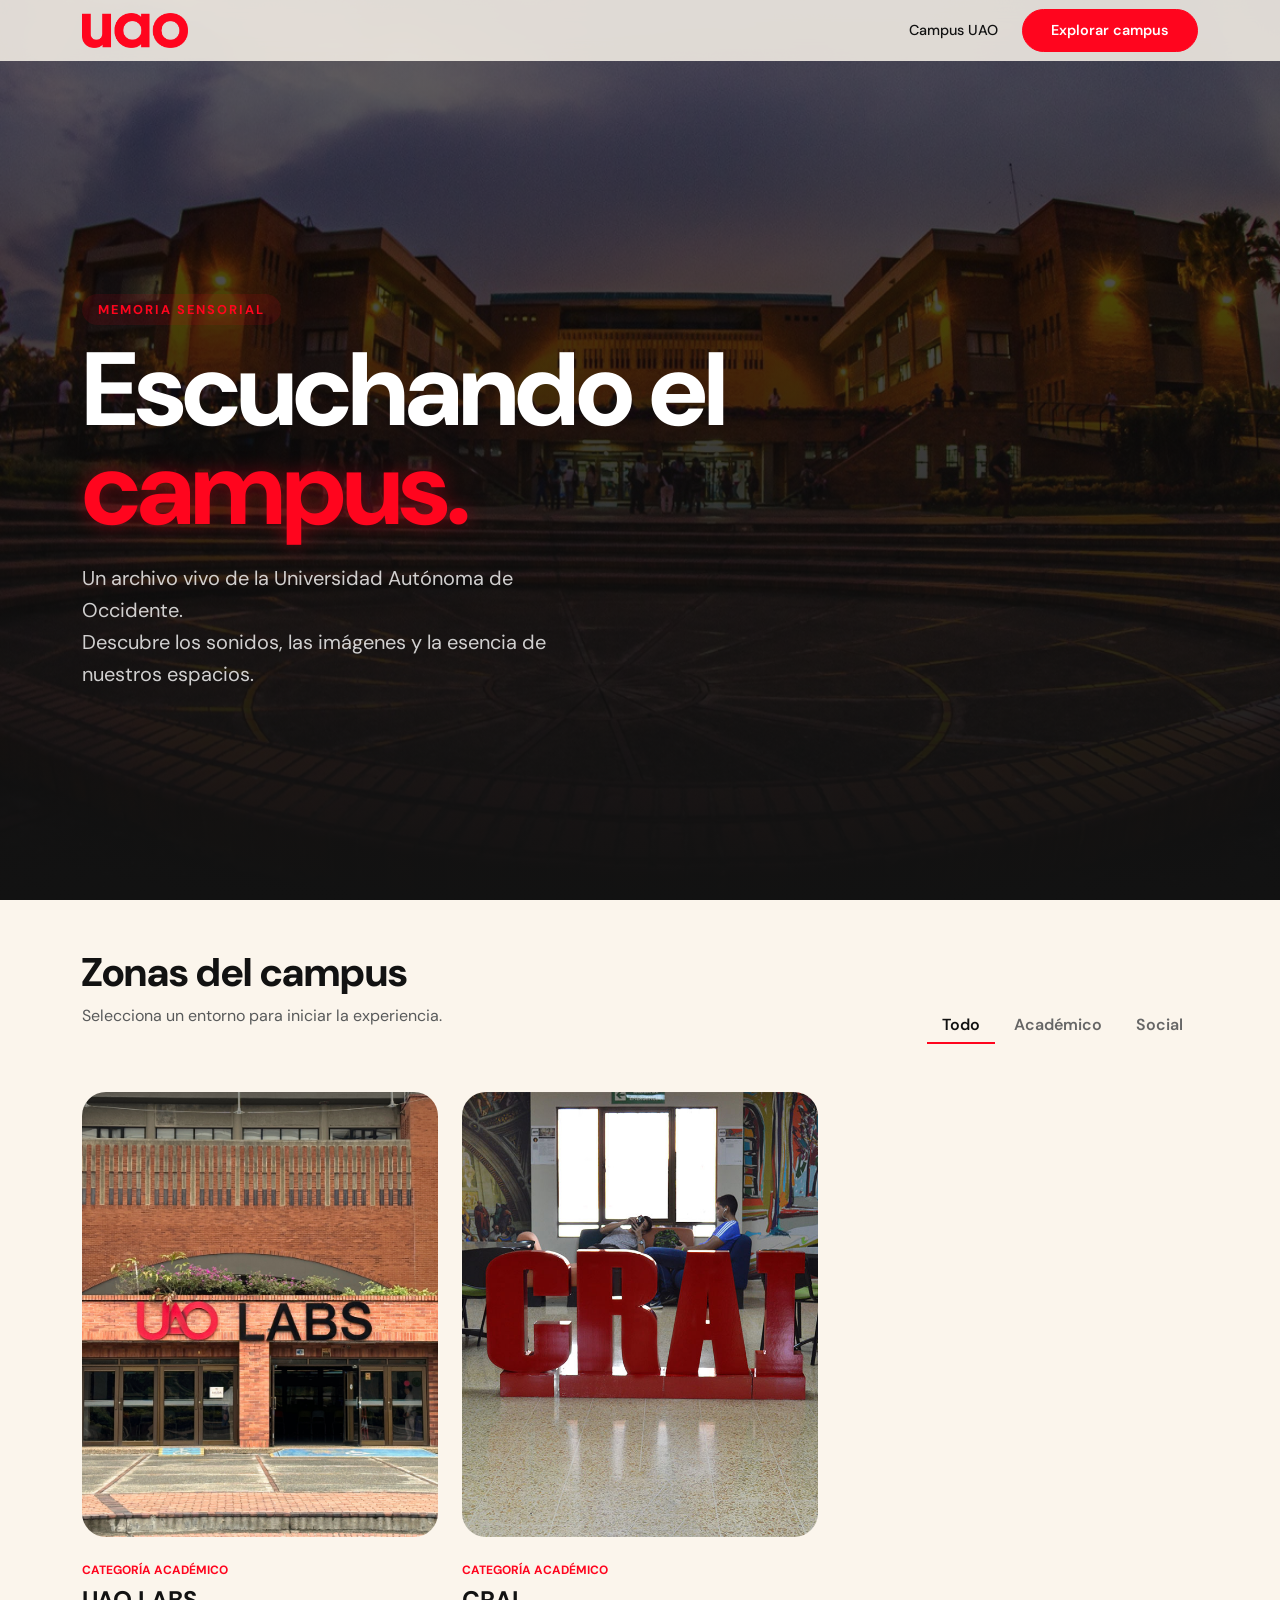
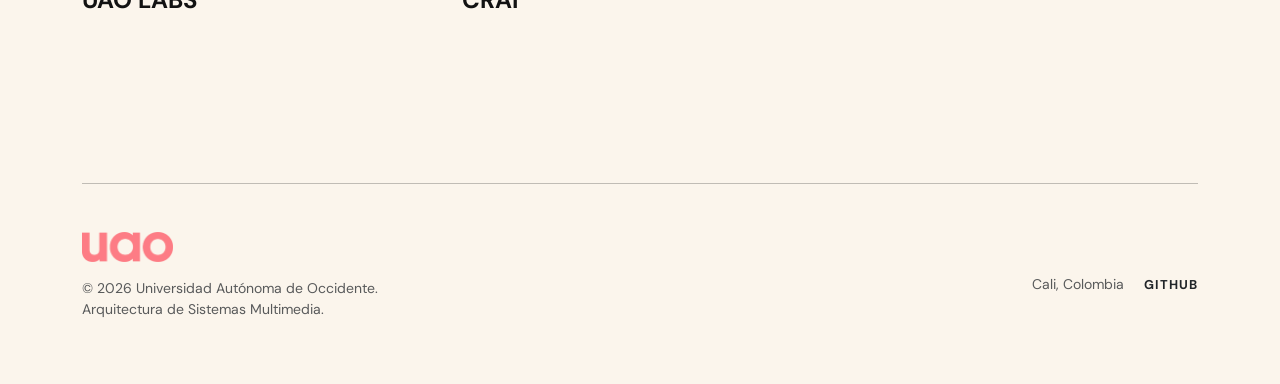
==== index.html @ 6feb00d1 "Add files via upload" ====
<!DOCTYPE html>
<html lang="es">

<head>
    <meta charset="UTF-8">
    <meta name="viewport" content="width=device-width, initial-scale=1.0">
    <title>Escuchando el Campus | UAO</title>

    <link href="https://fonts.googleapis.com/css2?family=DM+Sans:wght@400;500;700;800&display=swap" rel="stylesheet">

    <link href="https://cdn.jsdelivr.net/npm/bootstrap@5.3.0/dist/css/bootstrap.min.css" rel="stylesheet">
    <link href="https://unpkg.com/aos@2.3.1/dist/aos.css" rel="stylesheet">

    <link rel="stylesheet" href="public\styles.css">
</head>

<body>

    <nav class="navbar navbar-expand-lg fixed-top">
        <div class="container">
            <a class="navbar-brand" href="#">
                <img src="public\images\uao-color.png" alt="UAO Logo" height="35">
            </a>
            <div class="ms-auto d-flex align-items-center">
                <a href="#" class="nav-link me-4 d-none d-md-block">Campus UAO</a>
                <a href="#explorar" class="btn-uao">Explorar campus</a>
            </div>
        </div>
    </nav>

    <header class="hero-section d-flex align-items-center">
        <div class="container hero-content" data-aos="fade-up" data-aos-delay="200">
            <div class="row">
                <div class="col-lg-10">
                    <span class="badge-uao">Memoria Sensorial</span>
                    <h1 class="hero-title mt-3">
                        Escuchando el <br>
                        <span class="text-red-bright">campus.</span>
                    </h1>
                    <p class="hero-subtitle mt-4">
                        Un archivo vivo de la Universidad Autónoma de Occidente. <br>
                        Descubre los sonidos, las imágenes y la esencia de nuestros espacios.
                    </p>
                </div>
            </div>
        </div>
    </header>

    <section id="explorar" class="py-5">
        <div class="container">
            <div class="d-flex justify-content-between align-items-end mb-5" data-aos="fade-up">
                <div>
                    <h2 class="section-title">Zonas del campus</h2>
                    <p class="text-muted">Selecciona un entorno para iniciar la experiencia.</p>
                </div>
                <div class="d-none d-md-block">
                    <button class="filter-btn active">Todo</button>
                    <button class="filter-btn">Académico</button>
                    <button class="filter-btn">Social</button>
                </div>
            </div>

            <div class="row g-4" id="grid-zonas">

            </div>
        </div>
    </section>

    <footer class="py-5 mt-5">
        <div class="container">
            <hr class="mb-5 opacity-10">
            <div class="row align-items-center">
                <div class="col-md-6">
                    <img src="public/images/uao-color.png" alt="UAO" height="30" class="mb-3 opacity-50">
                    <p class="small text-muted">© 2026 Universidad Autónoma de Occidente. <br> Arquitectura de Sistemas
                        Multimedia.</p>
                </div>
                <div class="col-md-6 text-md-end">
                    <div class="social-links">
                        <small class="me-3 text-muted">Cali, Colombia</small>
                        <a href="https://github.com" class="text-decoration-none text-dark">GitHub</a>
                    </div>
                </div>
            </div>
        </div>
    </footer>


    <script src="js\main.js"></script>
    <script src="https://unpkg.com/aos@2.3.1/dist/aos.js"></script>
    <script>
        AOS.init({
            duration: 1200,
            once: true,
            offset: 100
        });
    </script>
</body>

</html>
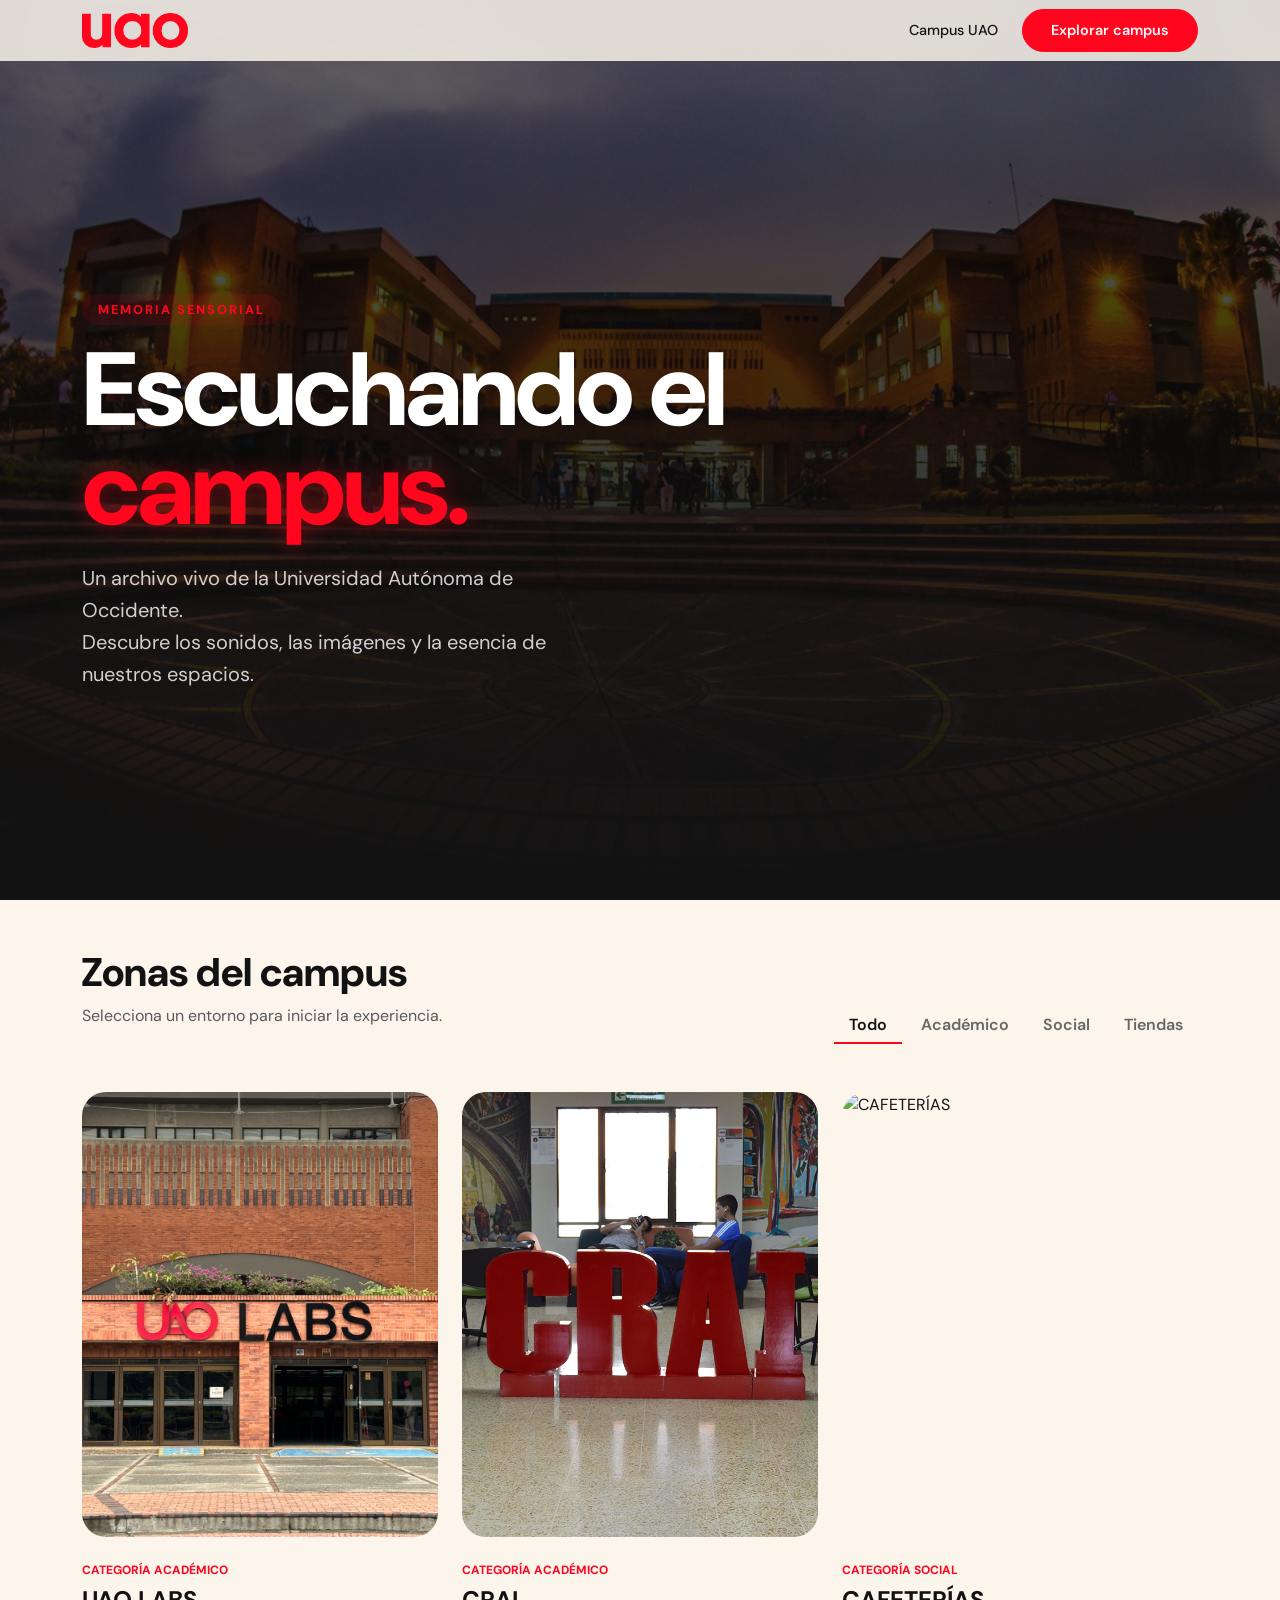
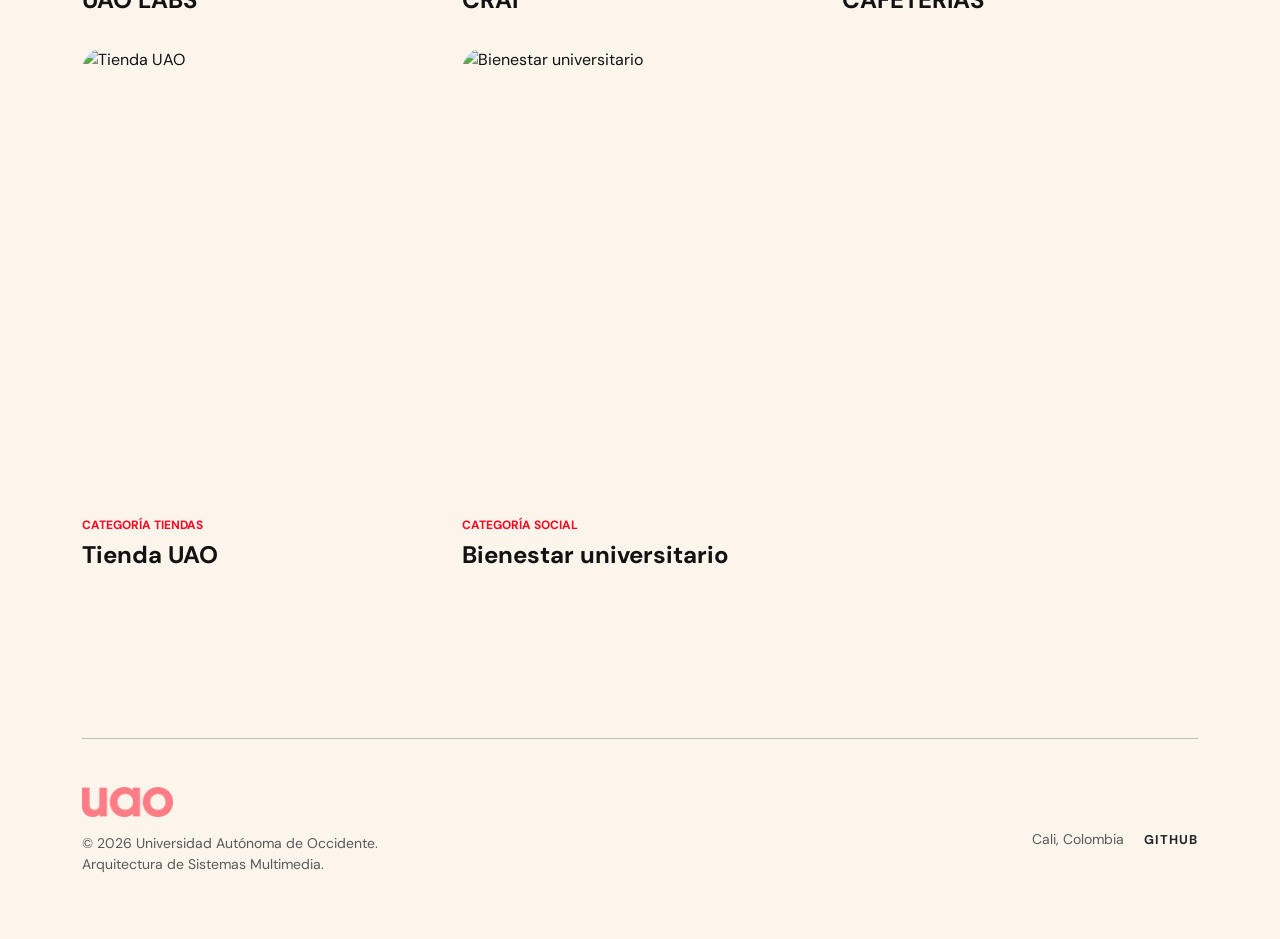
==== commit b6144444: "Add files via upload" ====
--- a/index.html
+++ b/index.html
@@ -54,9 +54,10 @@
                     <p class="text-muted">Selecciona un entorno para iniciar la experiencia.</p>
                 </div>
                 <div class="d-none d-md-block">
-                    <button class="filter-btn active">Todo</button>
-                    <button class="filter-btn">Académico</button>
-                    <button class="filter-btn">Social</button>
+                    <button class="filter-btn active" data-category="Todo">Todo</button>
+                    <button class="filter-btn" data-category="Académico">Académico</button>
+                    <button class="filter-btn" data-category="Social">Social</button>
+                    <button class="filter-btn" data-category="Tiendas">Tiendas</button>
                 </div>
             </div>
 
